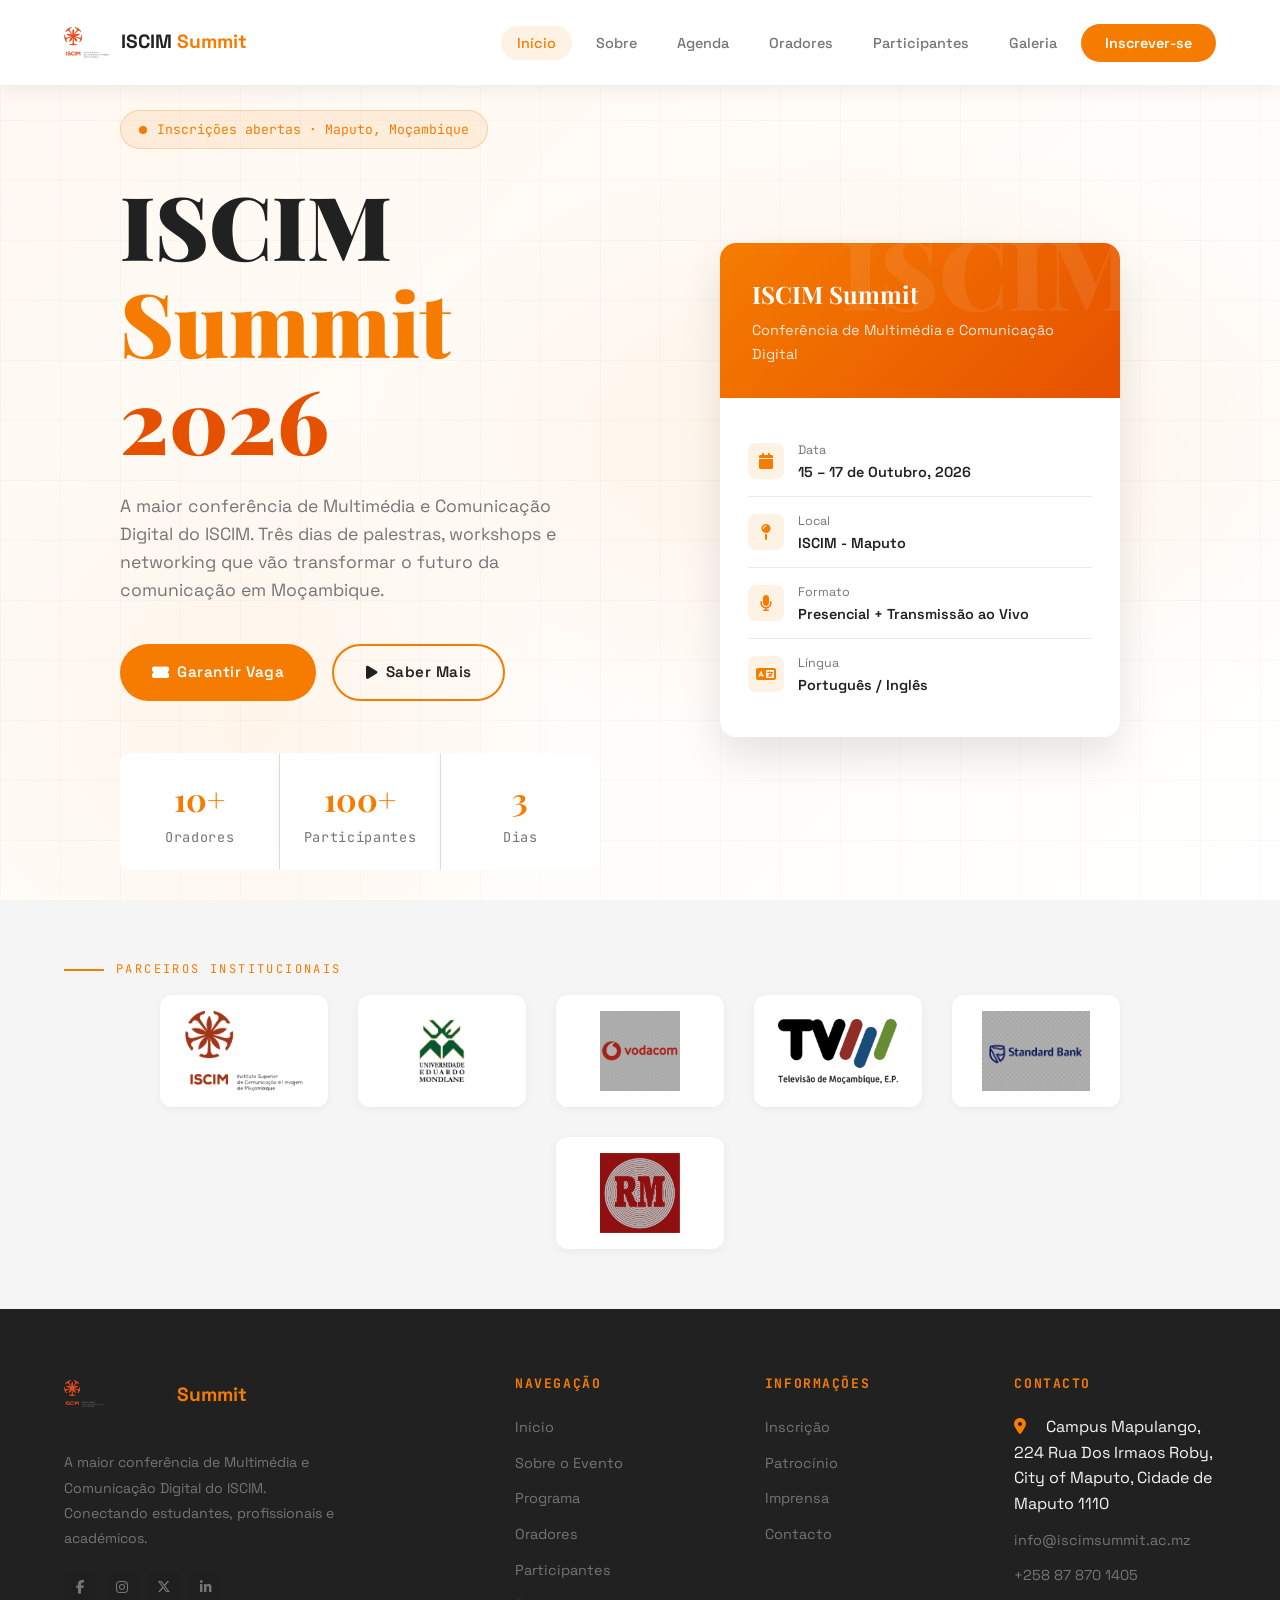
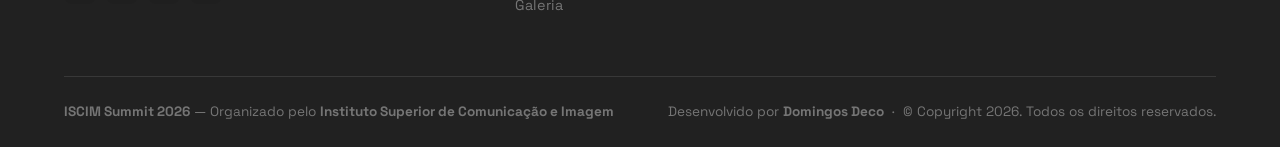
==== index.html @ 7bc10220 "Add files via upload Site completo do ISCIM Summit 2026" ====
<!DOCTYPE html>
<html lang="pt">
<head>
  <meta charset="UTF-8" />
  <meta name="viewport" content="width=device-width, initial-scale=1.0" />
  <meta name="description" content="ISCIM Summit 2026 — Conferência de Multimédia e Comunicação Digital do ISCIM. Maputo, 15–17 de Outubro de 2026." />
  <title>ISCIM Summit 2026 | Conferência de Multimédia e Comunicação Digital</title>
  <link rel="icon" href="data:image/svg+xml,<svg xmlns='http://www.w3.org/2000/svg' viewBox='0 0 100 100'><rect width='100' height='100' rx='16' fill='%23F57C00'/><text y='.9em' font-size='72' font-family='serif' font-weight='900' fill='white' x='10'>I</text></svg>">
  <link rel="preconnect" href="https://fonts.googleapis.com">
  <link rel="preconnect" href="https://fonts.gstatic.com" crossorigin>
  <link href="https://fonts.googleapis.com/css2?family=Space+Grotesk:wght@300;400;500;600;700&family=Playfair+Display:wght@700;900&family=JetBrains+Mono:wght@400;500&display=swap" rel="stylesheet">
  <link rel="stylesheet" href="https://cdnjs.cloudflare.com/ajax/libs/font-awesome/6.5.0/css/all.min.css">
  <link rel="stylesheet" href="css/style.css">
  <style>
    .partner-logo-img {
      width: 120px;
      height: 80px;
      object-fit: contain;
      filter: brightness(0.7);
      transition: var(--transition);
    }
    .partner-logo-img:hover {
      filter: brightness(1);
      transform: scale(1.05);
    }
    .partner-item {
      background: var(--branco);
      padding: 16px 24px;
      border-radius: 12px;
      display: flex;
      align-items: center;
      justify-content: center;
      box-shadow: 0 2px 10px rgba(0, 0, 0, 0.05);
      transition: var(--transition);
    }
    .partner-item:hover {
      transform: translateY(-4px);
      box-shadow: 0 10px 25px rgba(245, 124, 0, 0.15);
    }
    .partners-grid-logos {
      display: flex;
      align-items: center;
      justify-content: center;
      flex-wrap: wrap;
      gap: 30px;
    }
  </style>
</head>
<body>

<nav class="navbar">
  <div class="container">
    <div class="nav-inner">
      <a href="index.html" class="nav-logo">
        <div class="logo-icon">
          <img src="img/iscim.png" alt="ISCIM Logo" style="width:100%; height:100%; object-fit:contain;">
        </div>
        <span class="logo-text">ISCIM <span>Summit</span></span>
      </a>
      <ul class="nav-links">
        <li><a href="index.html" class="active">Início</a></li>
        <li><a href="sobre.html">Sobre</a></li>
        <li><a href="agenda.html">Agenda</a></li>
        <li><a href="oradores.html">Oradores</a></li>
        <li><a href="participantes.html">Participantes</a></li>
        <li><a href="galeria.html">Galeria</a></li>
        <li><a href="contacto.html" class="nav-cta">Inscrever-se</a></li>
      </ul>
      <div class="hamburger" aria-label="Menu" role="button" tabindex="0">
        <span></span><span></span><span></span>
      </div>
    </div>
  </div>
</nav>

<section class="hero">
  <div class="hero-bg"></div>
  <div class="hero-grid"></div>
  <div class="container">
    <div class="hero-content">
      <div class="hero-text">
        <div class="hero-badge">
          <span class="badge-dot"></span>
          Inscrições abertas · Maputo, Moçambique
        </div>
        <h1 class="hero-title">
          ISCIM <span class="accent">Summit</span>
          <span class="year">2026</span>
        </h1>
        <p class="hero-desc">
          A maior conferência de Multimédia e Comunicação Digital do ISCIM.
          Três dias de palestras, workshops e networking que vão transformar o futuro da comunicação em Moçambique.
        </p>
        <div class="hero-actions">
          <a href="contacto.html" class="btn btn-primary">
            <i class="fas fa-ticket-simple"></i> Garantir Vaga
          </a>
          <a href="sobre.html" class="btn btn-outline">
            <i class="fas fa-play"></i> Saber Mais
          </a>
        </div>
        <div class="hero-stats">
          <div class="stat">
            <span class="stat-num">10+</span>
            <span class="stat-label">Oradores</span>
          </div>
          <div class="stat">
            <span class="stat-num">100+</span>
            <span class="stat-label">Participantes</span>
          </div>
          <div class="stat">
            <span class="stat-num">3</span>
            <span class="stat-label">Dias</span>
          </div>
        </div>
      </div>

      <div class="hero-visual">
        <div class="hero-card-mock">
          <div class="card-mock-header">
            <h3>ISCIM Summit</h3>
            <p>Conferência de Multimédia e Comunicação Digital</p>
          </div>
          <div class="card-mock-body">
            <div class="mock-detail">
              <div class="mock-icon"><i class="fas fa-calendar"></i></div>
              <div>
                <span>Data</span>
                <strong>15 – 17 de Outubro, 2026</strong>
              </div>
            </div>
            <div class="mock-detail">
              <div class="mock-icon"><i class="fas fa-map-pin"></i></div>
              <div>
                <span>Local</span>
                <strong>ISCIM - Maputo</strong>
              </div>
            </div>
            <div class="mock-detail">
              <div class="mock-icon"><i class="fas fa-microphone"></i></div>
              <div>
                <span>Formato</span>
                <strong>Presencial + Transmissão ao Vivo</strong>
              </div>
            </div>
            <div class="mock-detail">
              <div class="mock-icon"><i class="fas fa-language"></i></div>
              <div>
                <span>Língua</span>
                <strong>Português / Inglês</strong>
              </div>
            </div>
          </div>
        </div>
      </div>
    </div>
  </div>
</section>

<section class="section partners-showcase">
  <div class="container">
    <p class="section-label">Parceiros Institucionais</p>
    <div class="partners-grid-logos">
      <div class="partner-item">
        <img src="img/iscim.png" alt="ISCIM" class="partner-logo-img" onerror="this.src='https://placehold.co/120x80/F57C00/white?text=ISCIM'">
      </div>
      <div class="partner-item">
        <img src="img/parceiros/uem.png" alt="UEM" class="partner-logo-img" onerror="this.src='https://placehold.co/120x80/F57C00/white?text=UEM'">
      </div>
      <div class="partner-item">
        <img src="img/parceiros/vm.png" alt="Vodacom" class="partner-logo-img" onerror="this.src='https://placehold.co/120x80/F57C00/white?text=Vodacom'">
      </div>
      <div class="partner-item">
        <img src="img/parceiros/TVM.png" alt="TVM" class="partner-logo-img" onerror="this.src='https://placehold.co/120x80/F57C00/white?text=TVM'">
      </div>
      <div class="partner-item">
        <img src="img/parceiros/SB.png" alt="Standard Bank" class="partner-logo-img" onerror="this.src='https://placehold.co/120x80/F57C00/white?text=Standard+Bank'">
      </div>
      <div class="partner-item">
        <img src="img/parceiros/rm-logo.png" alt="Rádio Moçambique" class="partner-logo-img" onerror="this.src='https://placehold.co/120x80/F57C00/white?text=R%C3%A1dio+Mo%C3%A7ambique'">
      </div>
    </div>
  </div>
</section>

<footer>
  <div class="container">
    <div class="footer-grid">
      <div class="footer-brand">
        <a href="index.html" class="nav-logo" style="margin-bottom:16px;display:inline-flex;">
          <div class="logo-icon">
            <img src="img/iscim.png" alt="ISCIM Logo" style="width:40px;height:40px;">
          </div>
          <span class="logo-text" style="font-size:1.2rem;">ISCIM <span>Summit</span></span>
        </a>
        <p>A maior conferência de Multimédia e Comunicação Digital do ISCIM. Conectando estudantes, profissionais e académicos.</p>
        <div class="social-links-footer">
          <a href="#" target="_blank" class="social-icon" aria-label="Facebook"><i class="fab fa-facebook-f"></i></a>
          <a href="#" target="_blank" class="social-icon" aria-label="Instagram"><i class="fab fa-instagram"></i></a>
          <a href="#" target="_blank" class="social-icon" aria-label="Twitter"><i class="fab fa-x-twitter"></i></a>
          <a href="#" target="_blank" class="social-icon" aria-label="LinkedIn"><i class="fab fa-linkedin-in"></i></a>
        </div>
      </div>

      <div class="footer-col">
        <h5>Navegação</h5>
        <ul>
          <li><a href="index.html">Início</a></li>
          <li><a href="sobre.html">Sobre o Evento</a></li>
          <li><a href="agenda.html">Programa</a></li>
          <li><a href="oradores.html">Oradores</a></li>
          <li><a href="participantes.html">Participantes</a></li>
          <li><a href="galeria.html">Galeria</a></li>
        </ul>
      </div>

      <div class="footer-col">
        <h5>Informações</h5>
        <ul>
          <li><a href="contacto.html">Inscrição</a></li>
          <li><a href="contacto.html">Patrocínio</a></li>
          <li><a href="contacto.html">Imprensa</a></li>
          <li><a href="contacto.html">Contacto</a></li>
        </ul>
      </div>

      <div class="footer-col">
        <h5>Contacto</h5>
        <ul>
          <li><i class="fas fa-map-marker-alt"></i> Campus Mapulango, 224 Rua Dos Irmaos Roby, City of Maputo, Cidade de Maputo 1110</li>
          <li><a href="mailto:info@iscimsummit.ac.mz">info@iscimsummit.ac.mz</a></li>
          <li><a href="tel:+258878701405">+258 87 870 1405</a></li>
        </ul>
      </div>
    </div>

    <div class="footer-bottom">
      <p><strong>ISCIM Summit 2026</strong> — Organizado pelo <strong>Instituto Superior de Comunicação e Imagem</strong></p>
      <p>Desenvolvido por <strong>Domingos Deco</strong> &nbsp;·&nbsp; © Copyright 2026. Todos os direitos reservados.</p>
    </div>
  </div>
</footer>

</body>
</html>
---- css/style.css ----
:root {
  --laranja: #F57C00;
  --laranja-escuro: #E65100;
  --laranja-claro: #FF9800;
  --branco: #FFFFFF;
  --cinza-claro: #F5F5F5;
  --cinza: #9E9E9E;
  --cinza-escuro: #424242;
  --preto: #212121;
  --preto-suave: #2C2C2C;
  --texto-muted: #757575;
  --fonte-display: 'Playfair Display', serif;
  --fonte-body: 'Space Grotesk', sans-serif;
  --fonte-mono: 'JetBrains Mono', monospace;
  --radius: 4px;
  --transition: 0.3s cubic-bezier(0.4, 0, 0.2, 1);
}

*,
*::before,
*::after {
  box-sizing: border-box;
  margin: 0;
  padding: 0;
}

html {
  scroll-behavior: smooth;
  font-size: 16px;
}

body {
  font-family: var(--fonte-body);
  background: var(--branco);
  color: var(--preto);
  line-height: 1.6;
  overflow-x: hidden;
}

img {
  max-width: 100%;
  display: block;
}

a {
  text-decoration: none;
  color: inherit;
}

ul {
  list-style: none;
}

::-webkit-scrollbar {
  width: 6px;
}

::-webkit-scrollbar-track {
  background: var(--cinza-claro);
}

::-webkit-scrollbar-thumb {
  background: var(--laranja);
  border-radius: 3px;
}

.container {
  max-width: 1200px;
  margin: 0 auto;
  padding: 0 24px;
}

.section {
  padding: 100px 0;
}

.section-label {
  font-family: var(--fonte-mono);
  font-size: 0.75rem;
  color: var(--laranja);
  letter-spacing: 0.2em;
  text-transform: uppercase;
  margin-bottom: 16px;
  display: flex;
  align-items: center;
  gap: 12px;
}

.section-label::before {
  content: '';
  width: 40px;
  height: 2px;
  background: var(--laranja);
}

.section-title {
  font-family: var(--fonte-display);
  font-size: clamp(2rem, 5vw, 3.5rem);
  line-height: 1.2;
  color: var(--preto);
  margin-bottom: 24px;
}

.section-title span {
  color: var(--laranja);
}

.section-desc {
  color: var(--texto-muted);
  max-width: 600px;
  font-size: 1.05rem;
}

.page-header {
  padding: 120px 0 60px 0;
  text-align: center;
  background: linear-gradient(135deg, var(--laranja) 0%, var(--laranja-escuro) 100%);
  color: var(--branco);
}

.page-header .page-title {
  color: var(--branco);
}

.page-header .page-title span {
  color: var(--branco);
  border-bottom: 3px solid var(--branco);
  display: inline-block;
  padding-bottom: 8px;
}

.page-header .page-desc {
  color: rgba(255, 255, 255, 0.9);
}

.page-title {
  font-family: var(--fonte-display);
  font-size: clamp(2.2rem, 6vw, 4rem);
  margin-bottom: 16px;
}

.page-title span {
  color: var(--laranja);
}

.page-desc {
  color: var(--texto-muted);
  font-size: 1.1rem;
}

.btn {
  display: inline-flex;
  align-items: center;
  gap: 8px;
  padding: 14px 32px;
  border-radius: 30px;
  font-family: var(--fonte-body);
  font-weight: 600;
  font-size: 0.95rem;
  cursor: pointer;
  border: none;
  transition: var(--transition);
  letter-spacing: 0.03em;
}

.btn-primary {
  background: var(--laranja);
  color: var(--branco);
}

.btn-primary:hover {
  background: var(--laranja-escuro);
  transform: translateY(-2px);
  box-shadow: 0 8px 24px rgba(245, 124, 0, 0.35);
}

.btn-outline {
  background: transparent;
  color: var(--preto);
  border: 2px solid var(--laranja);
}

.btn-outline:hover {
  background: var(--laranja);
  border-color: var(--laranja);
  color: var(--branco);
}

.btn-full {
  width: 100%;
  justify-content: center;
}

.divider {
  width: 60px;
  height: 3px;
  background: var(--laranja);
  margin: 24px 0;
}

.tag {
  display: inline-block;
  padding: 4px 14px;
  background: rgba(245, 124, 0, 0.1);
  border: 1px solid rgba(245, 124, 0, 0.3);
  color: var(--laranja);
  border-radius: 20px;
  font-size: 0.78rem;
  font-family: var(--fonte-mono);
  letter-spacing: 0.08em;
}

.navbar {
  position: fixed;
  top: 0;
  left: 0;
  right: 0;
  z-index: 1000;
  padding: 20px 0;
  transition: var(--transition);
  background: var(--branco);
  box-shadow: 0 2px 20px rgba(0, 0, 0, 0.08);
}

.navbar.scrolled {
  padding: 14px 0;
  box-shadow: 0 4px 30px rgba(0, 0, 0, 0.1);
}

.nav-inner {
  display: flex;
  align-items: center;
  justify-content: space-between;
}

.nav-logo {
  display: flex;
  align-items: center;
  gap: 12px;
}

.logo-icon {
  width: 45px;
  height: 45px;
}

.logo-icon img {
  width: 100%;
  height: 100%;
  object-fit: contain;
}

.logo-text {
  font-size: 1.2rem;
  font-weight: 700;
  color: var(--preto);
}

.logo-text span {
  color: var(--laranja);
}

.nav-links {
  display: flex;
  align-items: center;
  gap: 8px;
}

.nav-links a {
  padding: 8px 16px;
  font-size: 0.9rem;
  font-weight: 500;
  color: var(--texto-muted);
  border-radius: 30px;
  transition: var(--transition);
}

.nav-links a:hover,
.nav-links a.active {
  color: var(--laranja);
  background: rgba(245, 124, 0, 0.1);
}

.nav-cta {
  padding: 10px 24px !important;
  background: var(--laranja);
  color: var(--branco) !important;
  border-radius: 30px !important;
  font-weight: 600 !important;
}

.nav-cta:hover {
  background: var(--laranja-escuro) !important;
  color: var(--branco) !important;
}

.hamburger {
  display: none;
  flex-direction: column;
  gap: 5px;
  cursor: pointer;
  padding: 4px;
}

.hamburger span {
  width: 24px;
  height: 2px;
  background: var(--preto);
  border-radius: 2px;
  transition: var(--transition);
}

.hero {
  min-height: 100vh;
  display: flex;
  align-items: center;
  position: relative;
  overflow: hidden;
  padding-top: 80px;
  background: linear-gradient(135deg, #FFF8F0 0%, var(--branco) 100%);
}

.hero-bg {
  position: absolute;
  inset: 0;
  background: radial-gradient(ellipse 60% 50% at 70% 50%, rgba(245, 124, 0, 0.08) 0%, transparent 70%),
              radial-gradient(ellipse 40% 60% at 20% 80%, rgba(245, 124, 0, 0.05) 0%, transparent 60%);
}

.hero-grid {
  position: absolute;
  inset: 0;
  background-image: linear-gradient(rgba(0, 0, 0, 0.02) 1px, transparent 1px),
                    linear-gradient(90deg, rgba(0, 0, 0, 0.02) 1px, transparent 1px);
  background-size: 60px 60px;
}

.hero-content {
  position: relative;
  z-index: 2;
  display: grid;
  grid-template-columns: 1fr 1fr;
  gap: 80px;
  align-items: center;
}

.hero-badge {
  display: inline-flex;
  align-items: center;
  gap: 10px;
  background: rgba(245, 124, 0, 0.1);
  border: 1px solid rgba(245, 124, 0, 0.25);
  border-radius: 30px;
  padding: 8px 18px;
  margin-bottom: 28px;
  font-size: 0.82rem;
  font-family: var(--fonte-mono);
  color: var(--laranja);
}

.badge-dot {
  width: 8px;
  height: 8px;
  background: var(--laranja);
  border-radius: 50%;
  animation: pulse 2s infinite;
}

@keyframes pulse {
  0%, 100% {
    opacity: 1;
    transform: scale(1);
  }
  50% {
    opacity: 0.5;
    transform: scale(0.8);
  }
}

.hero-title {
  font-family: var(--fonte-display);
  font-size: clamp(2.8rem, 7vw, 5.5rem);
  line-height: 1.1;
  font-weight: 900;
  margin-bottom: 24px;
  color: var(--preto);
}

.hero-title .accent {
  color: var(--laranja);
  display: block;
}

.hero-title .year {
  color: var(--laranja-escuro);
}

.hero-desc {
  font-size: 1.1rem;
  color: var(--texto-muted);
  margin-bottom: 40px;
  max-width: 480px;
}

.hero-actions {
  display: flex;
  gap: 16px;
  flex-wrap: wrap;
  margin-bottom: 52px;
}

.hero-stats {
  display: grid;
  grid-template-columns: repeat(3, 1fr);
  gap: 1px;
  background: rgba(0, 0, 0, 0.08);
  border-radius: 8px;
  overflow: hidden;
}

.stat {
  padding: 20px;
  background: var(--branco);
  text-align: center;
  box-shadow: 0 2px 10px rgba(0, 0, 0, 0.05);
}

.stat-num {
  font-family: var(--fonte-display);
  font-size: 2rem;
  font-weight: 700;
  color: var(--laranja);
  display: block;
}

.stat-label {
  font-size: 0.78rem;
  color: var(--texto-muted);
  font-family: var(--fonte-mono);
  letter-spacing: 0.05em;
}

.hero-visual {
  display: flex;
  justify-content: center;
  align-items: center;
}

.hero-card-mock {
  width: 100%;
  max-width: 400px;
  background: var(--branco);
  border-radius: 16px;
  overflow: hidden;
  position: relative;
  box-shadow: 0 20px 40px rgba(0, 0, 0, 0.1);
}

.card-mock-header {
  background: linear-gradient(135deg, var(--laranja), var(--laranja-escuro));
  padding: 32px;
  position: relative;
  overflow: hidden;
}

.card-mock-header::before {
  content: 'ISCIM';
  position: absolute;
  right: -20px;
  top: -20px;
  font-family: var(--fonte-display);
  font-size: 6rem;
  font-weight: 900;
  color: rgba(255, 255, 255, 0.08);
  line-height: 1;
}

.card-mock-header h3 {
  font-family: var(--fonte-display);
  font-size: 1.5rem;
  color: var(--branco);
  position: relative;
}

.card-mock-header p {
  color: rgba(255, 255, 255, 0.85);
  font-size: 0.9rem;
  margin-top: 6px;
  position: relative;
}

.card-mock-body {
  padding: 28px;
}

.mock-detail {
  display: flex;
  align-items: center;
  gap: 14px;
  padding: 12px 0;
  border-bottom: 1px solid rgba(0, 0, 0, 0.08);
  font-size: 0.9rem;
}

.mock-detail:last-child {
  border-bottom: none;
}

.mock-icon {
  width: 36px;
  height: 36px;
  background: rgba(245, 124, 0, 0.1);
  border-radius: 8px;
  display: flex;
  align-items: center;
  justify-content: center;
  color: var(--laranja);
  font-size: 1rem;
  flex-shrink: 0;
}

.mock-detail span {
  color: var(--texto-muted);
  font-size: 0.78rem;
}

.mock-detail strong {
  display: block;
  font-weight: 600;
  color: var(--preto);
}

.partners-showcase {
  padding: 60px 0;
  background: var(--cinza-claro);
}

.about-grid {
  display: grid;
  grid-template-columns: 1fr 1fr;
  gap: 80px;
  align-items: center;
}

.about-image-wrap {
  position: relative;
}

.about-img-box {
  background: linear-gradient(135deg, var(--laranja) 0%, var(--laranja-escuro) 100%);
  border-radius: 12px;
  padding: 60px 40px;
  text-align: center;
  position: relative;
  overflow: hidden;
}

.about-img-box::before {
  content: '';
  position: absolute;
  inset: 0;
  background: url("data:image/svg+xml,%3Csvg width='60' height='60' viewBox='0 0 60 60' xmlns='http://www.w3.org/2000/svg'%3E%3Cg fill='none' fill-rule='evenodd'%3E%3Cg fill='%23ffffff' fill-opacity='0.08'%3E%3Cpath d='M36 34v-4h-2v4h-4v2h4v4h2v-4h4v-2h-4zm0-30V0h-2v4h-4v2h4v4h2V6h4V4h-4zM6 34v-4H4v4H0v2h4v4h2v-4h4v-2H6zM6 4V0H4v4H0v2h4v4h2V6h4V4H6z'/%3E%3C/g%3E%3C/g%3E%3C/svg%3E");
}

.about-img-text {
  font-family: var(--fonte-display);
  font-size: 5rem;
  font-weight: 900;
  color: rgba(255, 255, 255, 0.15);
  position: relative;
  line-height: 1;
}

.about-img-main {
  font-family: var(--fonte-display);
  font-size: 1.8rem;
  font-weight: 700;
  color: var(--branco);
  position: relative;
  margin-top: -20px;
}

.about-img-sub {
  color: rgba(255, 255, 255, 0.8);
  font-size: 0.9rem;
  position: relative;
  margin-top: 8px;
}

.about-badge-float {
  position: absolute;
  bottom: -20px;
  right: -20px;
  background: var(--branco);
  color: var(--laranja);
  border-radius: 8px;
  padding: 16px 20px;
  font-weight: 700;
  font-family: var(--fonte-display);
  box-shadow: 0 8px 32px rgba(0, 0, 0, 0.15);
}

.about-badge-float .num {
  font-size: 2rem;
  display: block;
  line-height: 1;
}

.about-badge-float .text {
  font-size: 0.75rem;
}

.about-text h2 {
  font-family: var(--fonte-display);
  font-size: 2.5rem;
  margin-bottom: 20px;
  color: var(--preto);
}

.about-text h2 span {
  color: var(--laranja);
}

.about-text p {
  color: var(--texto-muted);
  margin-bottom: 20px;
  line-height: 1.8;
}

.about-pillars {
  display: grid;
  grid-template-columns: 1fr 1fr;
  gap: 16px;
  margin-top: 36px;
}

.pillar {
  padding: 20px;
  background: var(--cinza-claro);
  border-radius: 8px;
  border-left: 3px solid var(--laranja);
}

.pillar-icon {
  font-size: 1.5rem;
  margin-bottom: 8px;
}

.pillar h4 {
  font-size: 0.95rem;
  font-weight: 600;
  margin-bottom: 4px;
  color: var(--preto);
}

.pillar p {
  font-size: 0.82rem;
  color: var(--texto-muted);
}

.mission {
  background: var(--cinza-claro);
}

.mission-grid,
.organizers-grid {
  display: grid;
  grid-template-columns: repeat(auto-fit, minmax(280px, 1fr));
  gap: 32px;
  margin-top: 48px;
}

.mission-card {
  background: var(--branco);
  padding: 40px 28px;
  border-radius: 12px;
  text-align: center;
  box-shadow: 0 5px 20px rgba(0, 0, 0, 0.05);
  transition: var(--transition);
}

.mission-card:hover {
  transform: translateY(-4px);
  box-shadow: 0 15px 35px rgba(245, 124, 0, 0.1);
}

.mission-icon {
  font-size: 2.5rem;
  color: var(--laranja);
  margin-bottom: 20px;
}

.mission-card h3 {
  font-size: 1.4rem;
  margin-bottom: 16px;
  color: var(--preto);
}

.mission-card p {
  color: var(--texto-muted);
  line-height: 1.7;
}

.agenda-tabs {
  display: flex;
  gap: 4px;
  background: var(--cinza-claro);
  padding: 4px;
  border-radius: 50px;
  margin-bottom: 48px;
  width: fit-content;
}

.tab-btn {
  padding: 12px 28px;
  border: none;
  background: transparent;
  color: var(--texto-muted);
  font-family: var(--fonte-body);
  font-size: 0.9rem;
  font-weight: 600;
  cursor: pointer;
  border-radius: 40px;
  transition: var(--transition);
}

.tab-btn.active {
  background: var(--laranja);
  color: var(--branco);
}

.tab-content {
  display: none;
}

.tab-content.active {
  display: block;
}

.timeline {
  position: relative;
  padding-left: 40px;
}

.timeline::before {
  content: '';
  position: absolute;
  left: 11px;
  top: 0;
  bottom: 0;
  width: 2px;
  background: linear-gradient(to bottom, var(--laranja), rgba(245, 124, 0, 0.1));
}

.timeline-item {
  position: relative;
  margin-bottom: 32px;
}

.timeline-dot {
  position: absolute;
  left: -36px;
  top: 20px;
  width: 22px;
  height: 22px;
  background: var(--laranja);
  border-radius: 50%;
  border: 3px solid var(--branco);
  z-index: 1;
}

.timeline-dot.featured {
  background: var(--laranja-escuro);
  width: 26px;
  height: 26px;
  left: -38px;
}

.timeline-card {
  padding: 24px 28px;
  border: 1px solid rgba(0, 0, 0, 0.08);
  border-radius: 12px;
  background: var(--branco);
  transition: var(--transition);
  box-shadow: 0 2px 10px rgba(0, 0, 0, 0.03);
}

.timeline-card:hover {
  border-color: var(--laranja);
  box-shadow: 0 5px 20px rgba(245, 124, 0, 0.1);
}

.timeline-time {
  font-family: var(--fonte-mono);
  font-size: 0.78rem;
  color: var(--laranja);
  margin-bottom: 6px;
}

.timeline-card h4 {
  font-size: 1.05rem;
  font-weight: 600;
  margin-bottom: 6px;
  color: var(--preto);
}

.timeline-card p {
  font-size: 0.88rem;
  color: var(--texto-muted);
}

.timeline-card.featured {
  border-color: var(--laranja);
  background: rgba(245, 124, 0, 0.03);
}

.speakers-grid {
  display: grid;
  grid-template-columns: repeat(auto-fill, minmax(280px, 1fr));
  gap: 32px;
}

.speaker-card {
  overflow: hidden;
  border-radius: 12px;
  background: var(--branco);
  box-shadow: 0 5px 20px rgba(0, 0, 0, 0.05);
  transition: var(--transition);
  border: 1px solid rgba(0, 0, 0, 0.05);
}

.speaker-card:hover {
  transform: translateY(-6px);
  box-shadow: 0 15px 35px rgba(245, 124, 0, 0.1);
  border-color: var(--laranja);
}

.speaker-img {
  width: 100%;
  padding-top: 100%;
  position: relative;
  overflow: hidden;
  background: linear-gradient(135deg, var(--laranja) 0%, var(--laranja-escuro) 100%);
}

.speaker-avatar {
  position: absolute;
  inset: 0;
  display: flex;
  align-items: center;
  justify-content: center;
  font-family: var(--fonte-display);
  font-size: 4rem;
  font-weight: 700;
  color: var(--branco);
  opacity: 0.3;
}

.speaker-initials {
  position: absolute;
  inset: 0;
  display: flex;
  align-items: center;
  justify-content: center;
}

.speaker-initials span {
  width: 90px;
  height: 90px;
  background: var(--branco);
  border-radius: 50%;
  display: flex;
  align-items: center;
  justify-content: center;
  font-family: var(--fonte-display);
  font-size: 2rem;
  font-weight: 700;
  color: var(--laranja);
  box-shadow: 0 5px 15px rgba(0, 0, 0, 0.1);
}

.speaker-body {
  padding: 24px;
}

.speaker-name {
  font-weight: 700;
  font-size: 1.1rem;
  margin-bottom: 4px;
  color: var(--preto);
}

.speaker-role {
  font-size: 0.82rem;
  color: var(--laranja);
  font-family: var(--fonte-mono);
  margin-bottom: 12px;
}

.speaker-bio {
  font-size: 0.85rem;
  color: var(--texto-muted);
  line-height: 1.7;
  margin-bottom: 16px;
}

.speaker-socials {
  display: flex;
  gap: 10px;
}

.social-icon {
  width: 32px;
  height: 32px;
  background: rgba(0, 0, 0, 0.05);
  border-radius: 8px;
  display: flex;
  align-items: center;
  justify-content: center;
  font-size: 0.85rem;
  transition: var(--transition);
  color: var(--texto-muted);
}

.social-icon:hover {
  background: var(--laranja);
  color: var(--branco);
}

.organizers-title {
  font-family: var(--fonte-display);
  font-size: 2rem;
  text-align: center;
  margin: 48px 0 32px;
  color: var(--preto);
}

.organizer-card {
  background: var(--branco);
  padding: 24px;
  text-align: center;
  border-radius: 12px;
  box-shadow: 0 5px 15px rgba(0, 0, 0, 0.05);
  transition: var(--transition);
}

.organizer-card:hover {
  transform: translateY(-4px);
  box-shadow: 0 10px 25px rgba(245, 124, 0, 0.1);
}

.org-avatar {
  width: 80px;
  height: 80px;
  background: var(--laranja);
  border-radius: 50%;
  display: flex;
  align-items: center;
  justify-content: center;
  font-weight: 700;
  font-size: 1.5rem;
  margin: 0 auto 16px;
  color: var(--branco);
}

.org-name {
  font-weight: 600;
  font-size: 1rem;
  margin-bottom: 4px;
  color: var(--preto);
}

.org-role {
  font-size: 0.78rem;
  color: var(--laranja);
}

.participants-stats-grid {
  display: grid;
  grid-template-columns: repeat(auto-fit, minmax(200px, 1fr));
  gap: 24px;
  margin-bottom: 60px;
}

.stat-card {
  background: var(--cinza-claro);
  padding: 32px;
  text-align: center;
  border-radius: 12px;
}

.stat-number {
  font-family: var(--fonte-display);
  font-size: 2.5rem;
  font-weight: 700;
  color: var(--laranja);
  display: block;
  margin-bottom: 8px;
}

.stat-label {
  font-size: 0.85rem;
  color: var(--texto-muted);
}

.participants-list-full {
  display: flex;
  flex-direction: column;
  gap: 12px;
  margin-bottom: 60px;
}

.participant-item {
  display: flex;
  align-items: center;
  gap: 16px;
  padding: 18px 22px;
  background: var(--cinza-claro);
  border-radius: 12px;
  transition: var(--transition);
}

.participant-item:hover {
  background: var(--branco);
  box-shadow: 0 5px 20px rgba(245, 124, 0, 0.1);
}

.p-avatar {
  width: 48px;
  height: 48px;
  border-radius: 50%;
  background: linear-gradient(135deg, var(--laranja), var(--laranja-escuro));
  display: flex;
  align-items: center;
  justify-content: center;
  font-weight: 700;
  font-size: 1rem;
  flex-shrink: 0;
  color: var(--branco);
}

.p-info {
  flex: 1;
}

.p-name {
  font-weight: 600;
  font-size: 1rem;
  margin-bottom: 4px;
  color: var(--preto);
}

.p-org {
  font-size: 0.85rem;
  color: var(--texto-muted);
}

.p-province {
  font-family: var(--fonte-mono);
  font-size: 0.75rem;
  padding: 4px 12px;
  background: rgba(245, 124, 0, 0.1);
  border: 1px solid rgba(245, 124, 0, 0.2);
  color: var(--laranja);
  border-radius: 20px;
}

.provinces-section {
  background: var(--cinza-claro);
  padding: 32px;
  border-radius: 12px;
}

.provinces-section h3 {
  font-size: 1.3rem;
  margin-bottom: 20px;
  color: var(--preto);
}

.provinces-tags {
  display: flex;
  flex-wrap: wrap;
  gap: 10px;
}

.province-tag {
  font-size: 0.8rem;
  padding: 6px 14px;
  background: var(--branco);
  border: 1px solid rgba(0, 0, 0, 0.08);
  border-radius: 20px;
  color: var(--texto-muted);
}

.gallery-filter {
  display: flex;
  gap: 10px;
  flex-wrap: wrap;
  margin-bottom: 40px;
  justify-content: center;
}

.filter-btn {
  padding: 8px 24px;
  border: 1px solid rgba(0, 0, 0, 0.1);
  background: transparent;
  color: var(--texto-muted);
  border-radius: 30px;
  cursor: pointer;
  font-family: var(--fonte-body);
  font-size: 0.85rem;
  transition: var(--transition);
}

.filter-btn.active,
.filter-btn:hover {
  background: var(--laranja);
  border-color: var(--laranja);
  color: var(--branco);
}

.gallery-grid {
  display: grid;
  grid-template-columns: repeat(4, 1fr);
  grid-auto-rows: 220px;
  gap: 20px;
}

.gallery-item {
  border-radius: 12px;
  overflow: hidden;
  position: relative;
  cursor: pointer;
  box-shadow: 0 5px 15px rgba(0, 0, 0, 0.1);
}

.gallery-item.wide {
  grid-column: span 2;
}

.gallery-item.tall {
  grid-row: span 2;
}

.gallery-thumb {
  width: 100%;
  height: 100%;
  background-size: cover;
  background-position: center;
  background-repeat: no-repeat;
  position: relative;
  transition: var(--transition);
}

.gallery-item:hover .gallery-thumb {
  transform: scale(1.05);
}

.gallery-overlay {
  position: absolute;
  inset: 0;
  background: linear-gradient(to top, rgba(245, 124, 0, 0.9), transparent);
  opacity: 0;
  transition: var(--transition);
  display: flex;
  align-items: flex-end;
  padding: 20px;
}

.gallery-item:hover .gallery-overlay {
  opacity: 1;
}

.gallery-overlay span {
  font-size: 0.85rem;
  font-weight: 500;
  color: var(--branco);
}

.contact-grid {
  display: grid;
  grid-template-columns: 1fr 1.2fr;
  gap: 60px;
  align-items: start;
}

.contact-info h3 {
  font-family: var(--fonte-display);
  font-size: 1.8rem;
  margin-bottom: 16px;
  color: var(--preto);
}

.contact-info p {
  color: var(--texto-muted);
  margin-bottom: 36px;
}

.contact-details {
  display: flex;
  flex-direction: column;
  gap: 20px;
  margin-bottom: 36px;
}

.contact-item {
  display: flex;
  align-items: flex-start;
  gap: 16px;
}

.c-icon {
  width: 44px;
  height: 44px;
  background: rgba(245, 124, 0, 0.1);
  border: 1px solid rgba(245, 124, 0, 0.2);
  border-radius: 8px;
  display: flex;
  align-items: center;
  justify-content: center;
  color: var(--laranja);
  font-size: 1.1rem;
  flex-shrink: 0;
}

.c-label {
  font-size: 0.78rem;
  color: var(--texto-muted);
  font-family: var(--fonte-mono);
  margin-bottom: 4px;
}

.c-value {
  font-weight: 500;
  font-size: 0.95rem;
  color: var(--preto);
}

.c-value a {
  color: var(--laranja);
}

.social-links {
  display: flex;
  gap: 12px;
  flex-wrap: wrap;
}

.social-link {
  display: flex;
  align-items: center;
  gap: 10px;
  padding: 10px 20px;
  background: var(--cinza-claro);
  border: 1px solid rgba(0, 0, 0, 0.08);
  border-radius: 40px;
  font-size: 0.85rem;
  transition: var(--transition);
  color: var(--preto);
}

.social-link:hover {
  border-color: var(--laranja);
  color: var(--laranja);
  background: rgba(245, 124, 0, 0.05);
}

.contact-form {
  background: var(--cinza-claro);
  border-radius: 16px;
  padding: 40px;
}

.contact-form h4 {
  font-family: var(--fonte-display);
  font-size: 1.4rem;
  margin-bottom: 8px;
  color: var(--preto);
}

.contact-form p {
  font-size: 0.85rem;
  color: var(--texto-muted);
  margin-bottom: 28px;
}

.form-group {
  margin-bottom: 20px;
}

.form-group label {
  display: block;
  font-size: 0.82rem;
  color: var(--texto-muted);
  margin-bottom: 8px;
  font-family: var(--fonte-mono);
  letter-spacing: 0.05em;
}

.form-group input,
.form-group select,
.form-group textarea {
  width: 100%;
  padding: 14px 16px;
  background: var(--branco);
  border: 1px solid rgba(0, 0, 0, 0.1);
  border-radius: 8px;
  color: var(--preto);
  font-family: var(--fonte-body);
  font-size: 0.95rem;
  transition: var(--transition);
  outline: none;
}

.form-group input:focus,
.form-group select:focus,
.form-group textarea:focus {
  border-color: var(--laranja);
  box-shadow: 0 0 0 3px rgba(245, 124, 0, 0.1);
}

.form-group textarea {
  resize: vertical;
  min-height: 120px;
}

.form-row {
  display: grid;
  grid-template-columns: 1fr 1fr;
  gap: 16px;
}

.form-note {
  margin-top: 20px;
  padding: 12px;
  background: rgba(245, 124, 0, 0.08);
  border-radius: 8px;
  font-size: 0.8rem;
  color: var(--texto-muted);
  text-align: center;
}

.form-note i {
  color: var(--laranja);
  margin-right: 8px;
}

.partners-section {
  padding: 64px 0;
  background: var(--cinza-claro);
  border-top: 1px solid rgba(0, 0, 0, 0.05);
}

.partners-section h3 {
  text-align: center;
  font-family: var(--fonte-mono);
  font-size: 0.75rem;
  color: var(--laranja);
  letter-spacing: 0.15em;
  margin-bottom: 36px;
}

.partners-grid {
  display: flex;
  align-items: center;
  justify-content: center;
  flex-wrap: wrap;
  gap: 30px;
}

.partner-logo {
  padding: 16px 32px;
  background: var(--branco);
  border-radius: 8px;
  font-weight: 700;
  font-size: 1rem;
  color: var(--texto-muted);
  box-shadow: 0 2px 10px rgba(0, 0, 0, 0.05);
}

footer {
  background: var(--preto);
  color: var(--cinza-claro);
  padding-top: 64px;
}

.footer-grid {
  display: grid;
  grid-template-columns: 2fr 1fr 1fr 1fr;
  gap: 48px;
  margin-bottom: 48px;
}

.footer-brand p {
  color: var(--texto-muted);
  font-size: 0.88rem;
  margin-top: 16px;
  line-height: 1.8;
  max-width: 280px;
}

.footer-col h5 {
  font-size: 0.82rem;
  font-family: var(--fonte-mono);
  letter-spacing: 0.12em;
  color: var(--laranja);
  text-transform: uppercase;
  margin-bottom: 20px;
}

.footer-col ul li {
  margin-bottom: 10px;
}

.footer-col ul li a {
  font-size: 0.9rem;
  color: var(--texto-muted);
  transition: var(--transition);
}

.footer-col ul li a:hover {
  color: var(--laranja);
}

.footer-col ul li i {
  color: var(--laranja);
  margin-right: 8px;
  width: 20px;
}

.social-links-footer {
  display: flex;
  gap: 10px;
  margin-top: 20px;
}

.footer-bottom {
  border-top: 1px solid rgba(255, 255, 255, 0.1);
  padding: 24px 0;
  display: flex;
  align-items: center;
  justify-content: space-between;
  flex-wrap: wrap;
  gap: 12px;
}

.footer-bottom p {
  font-size: 0.85rem;
  color: var(--texto-muted);
}

.footer-bottom a {
  color: var(--laranja);
}

@media (max-width: 1024px) {
  .hero-content {
    grid-template-columns: 1fr;
    gap: 48px;
  }
  .hero-visual {
    display: none;
  }
  .about-grid {
    grid-template-columns: 1fr;
    gap: 48px;
  }
  .contact-grid {
    grid-template-columns: 1fr;
  }
  .footer-grid {
    grid-template-columns: 1fr 1fr;
  }
  .gallery-grid {
    grid-template-columns: repeat(2, 1fr);
  }
  .gallery-item.wide {
    grid-column: span 1;
  }
}

@media (max-width: 768px) {
  .section {
    padding: 64px 0;
  }
  .nav-links {
    display: none;
  }
  .hamburger {
    display: flex;
  }
  .nav-links.open {
    display: flex;
    flex-direction: column;
    position: absolute;
    top: 70px;
    left: 0;
    right: 0;
    background: var(--branco);
    padding: 20px 24px;
    box-shadow: 0 10px 30px rgba(0, 0, 0, 0.1);
    gap: 4px;
  }
  .hero-stats {
    grid-template-columns: 1fr 1fr;
  }
  .about-pillars {
    grid-template-columns: 1fr;
  }
  .footer-grid {
    grid-template-columns: 1fr;
  }
  .gallery-grid {
    grid-template-columns: repeat(2, 1fr);
  }
  .form-row {
    grid-template-columns: 1fr;
  }
  .footer-bottom {
    flex-direction: column;
    text-align: center;
  }
}
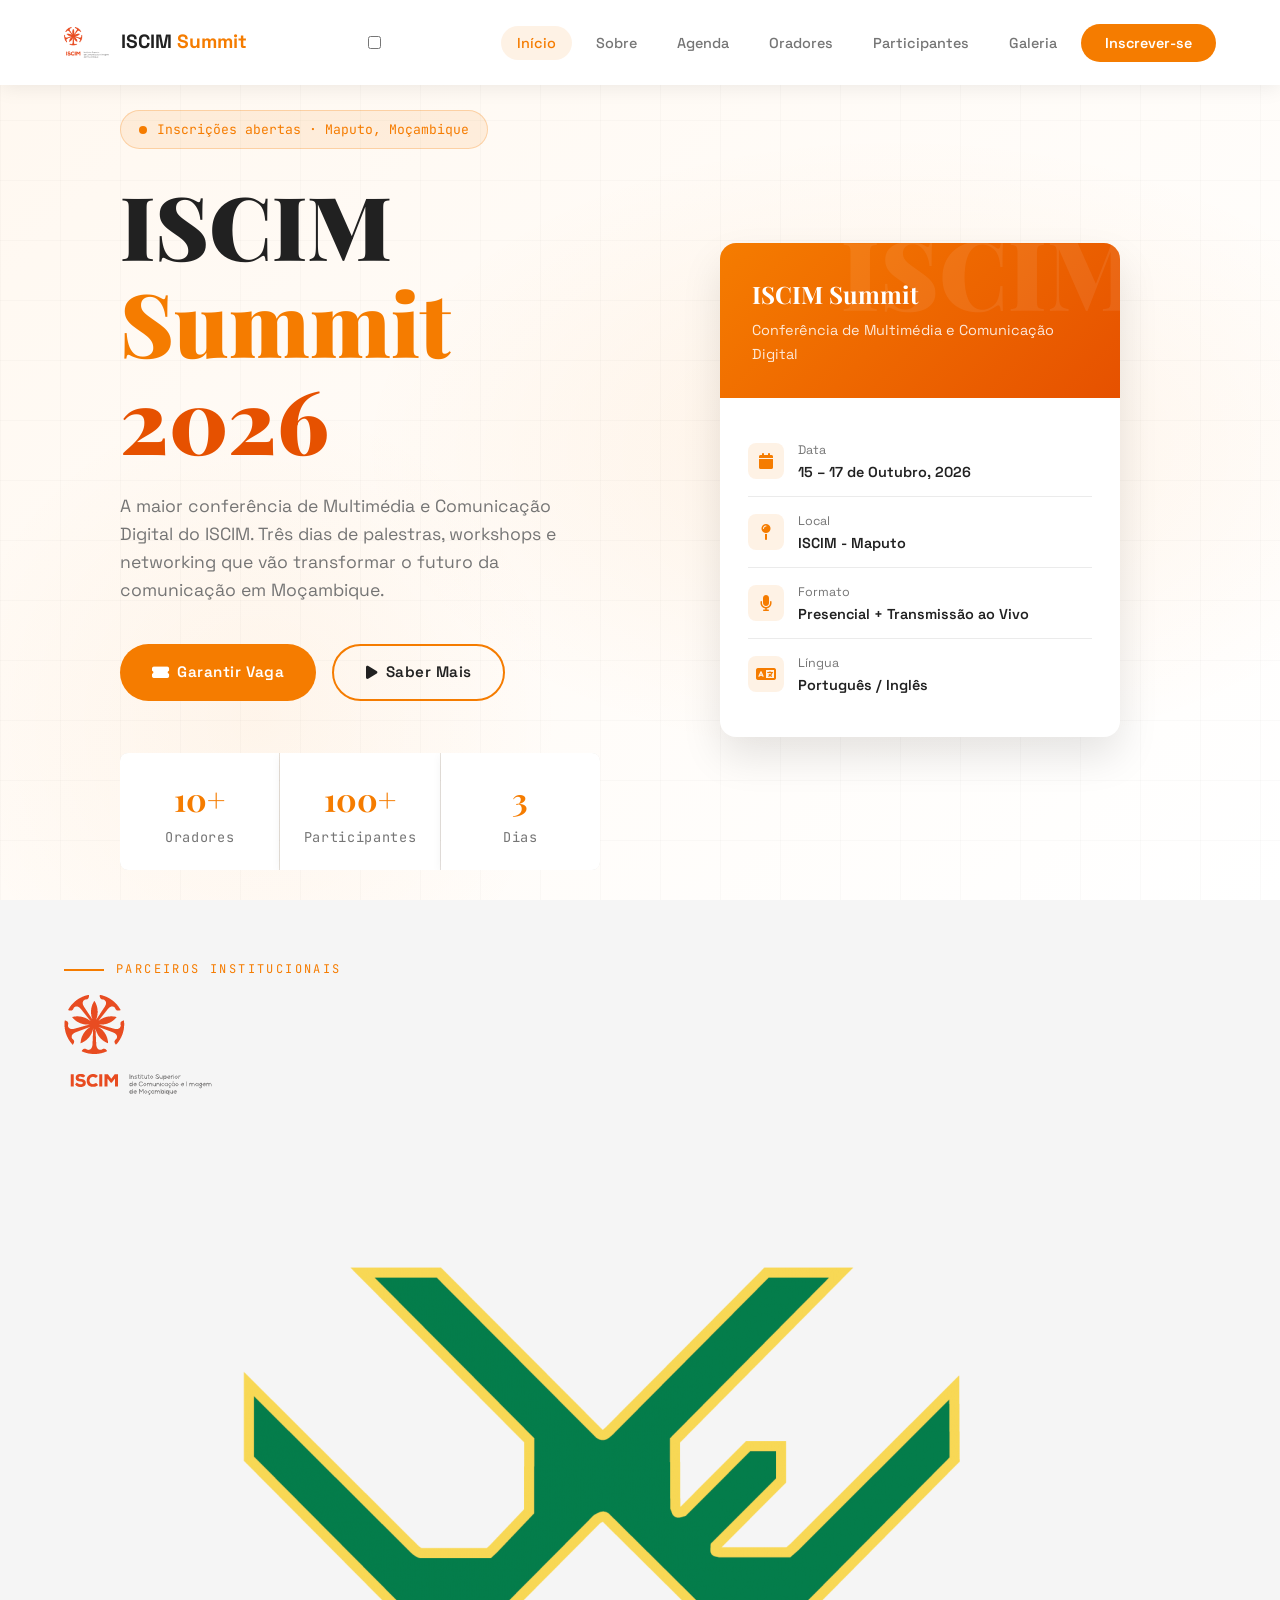
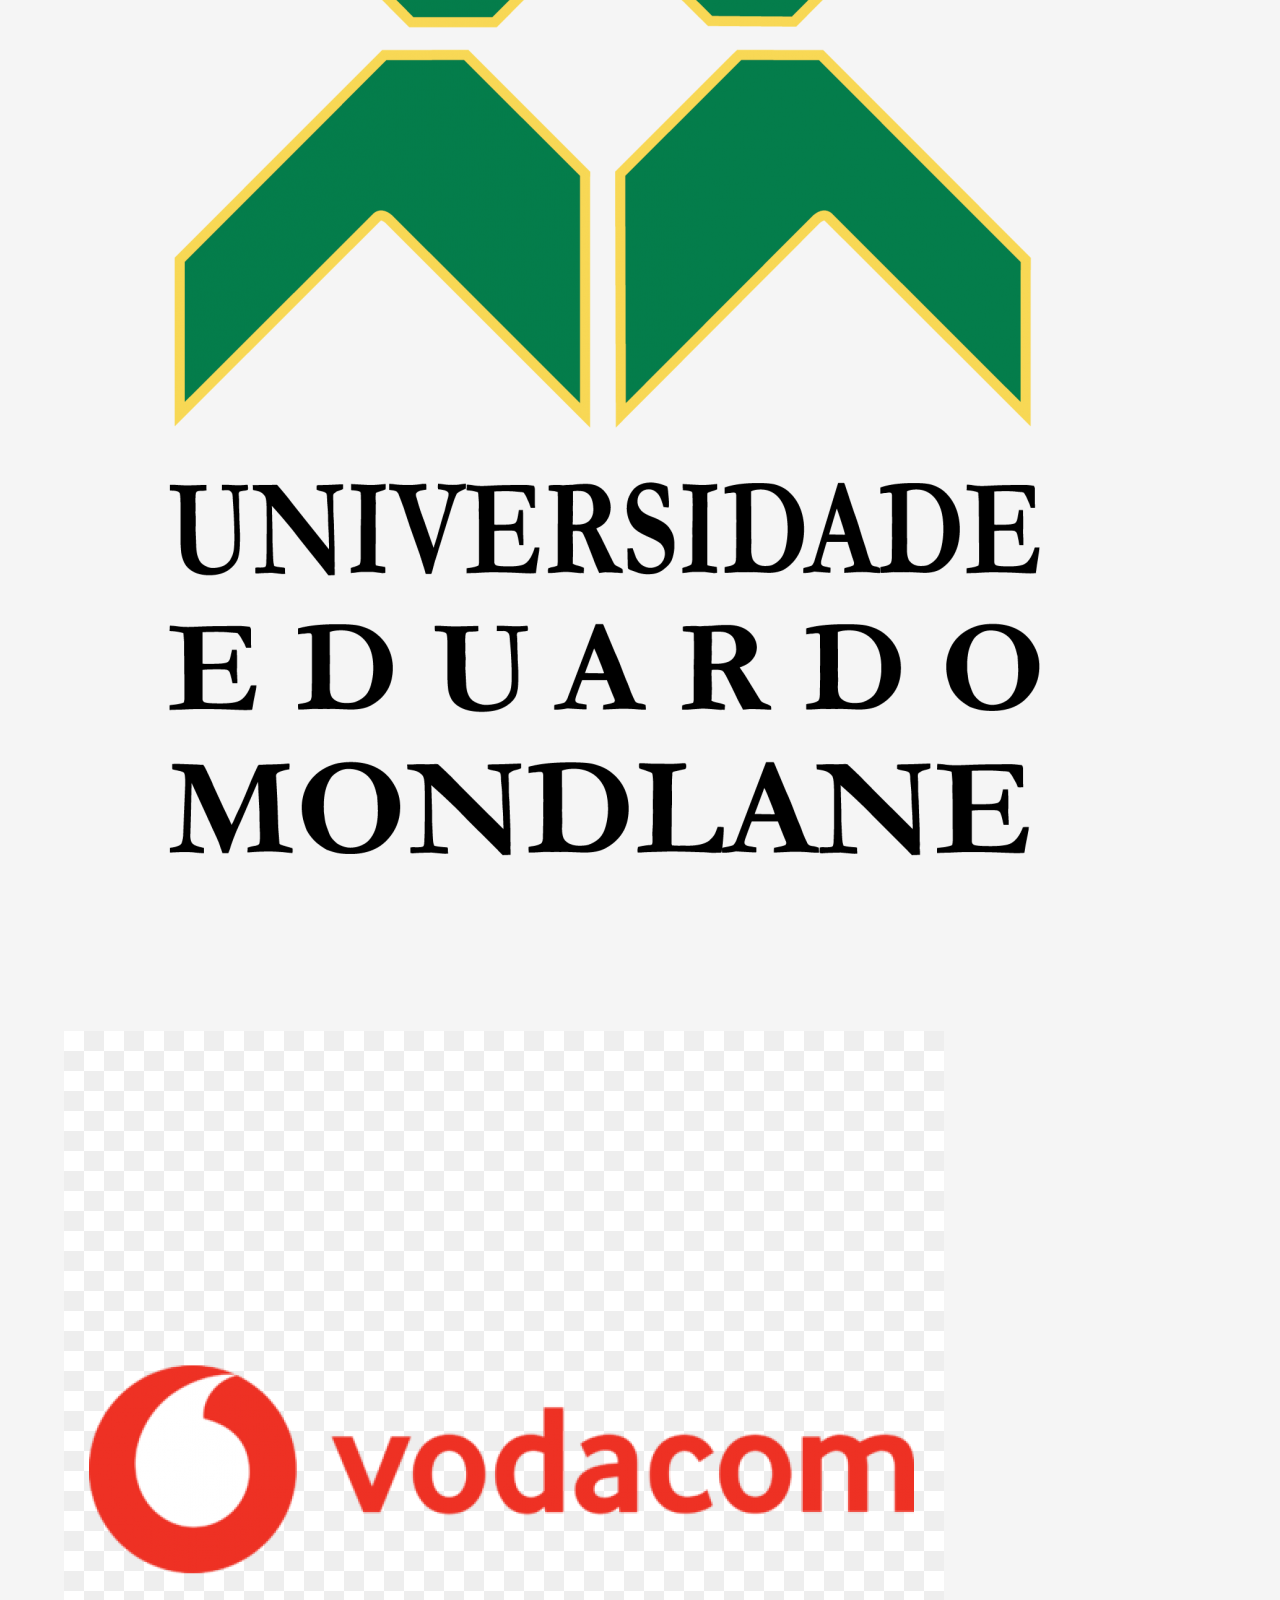
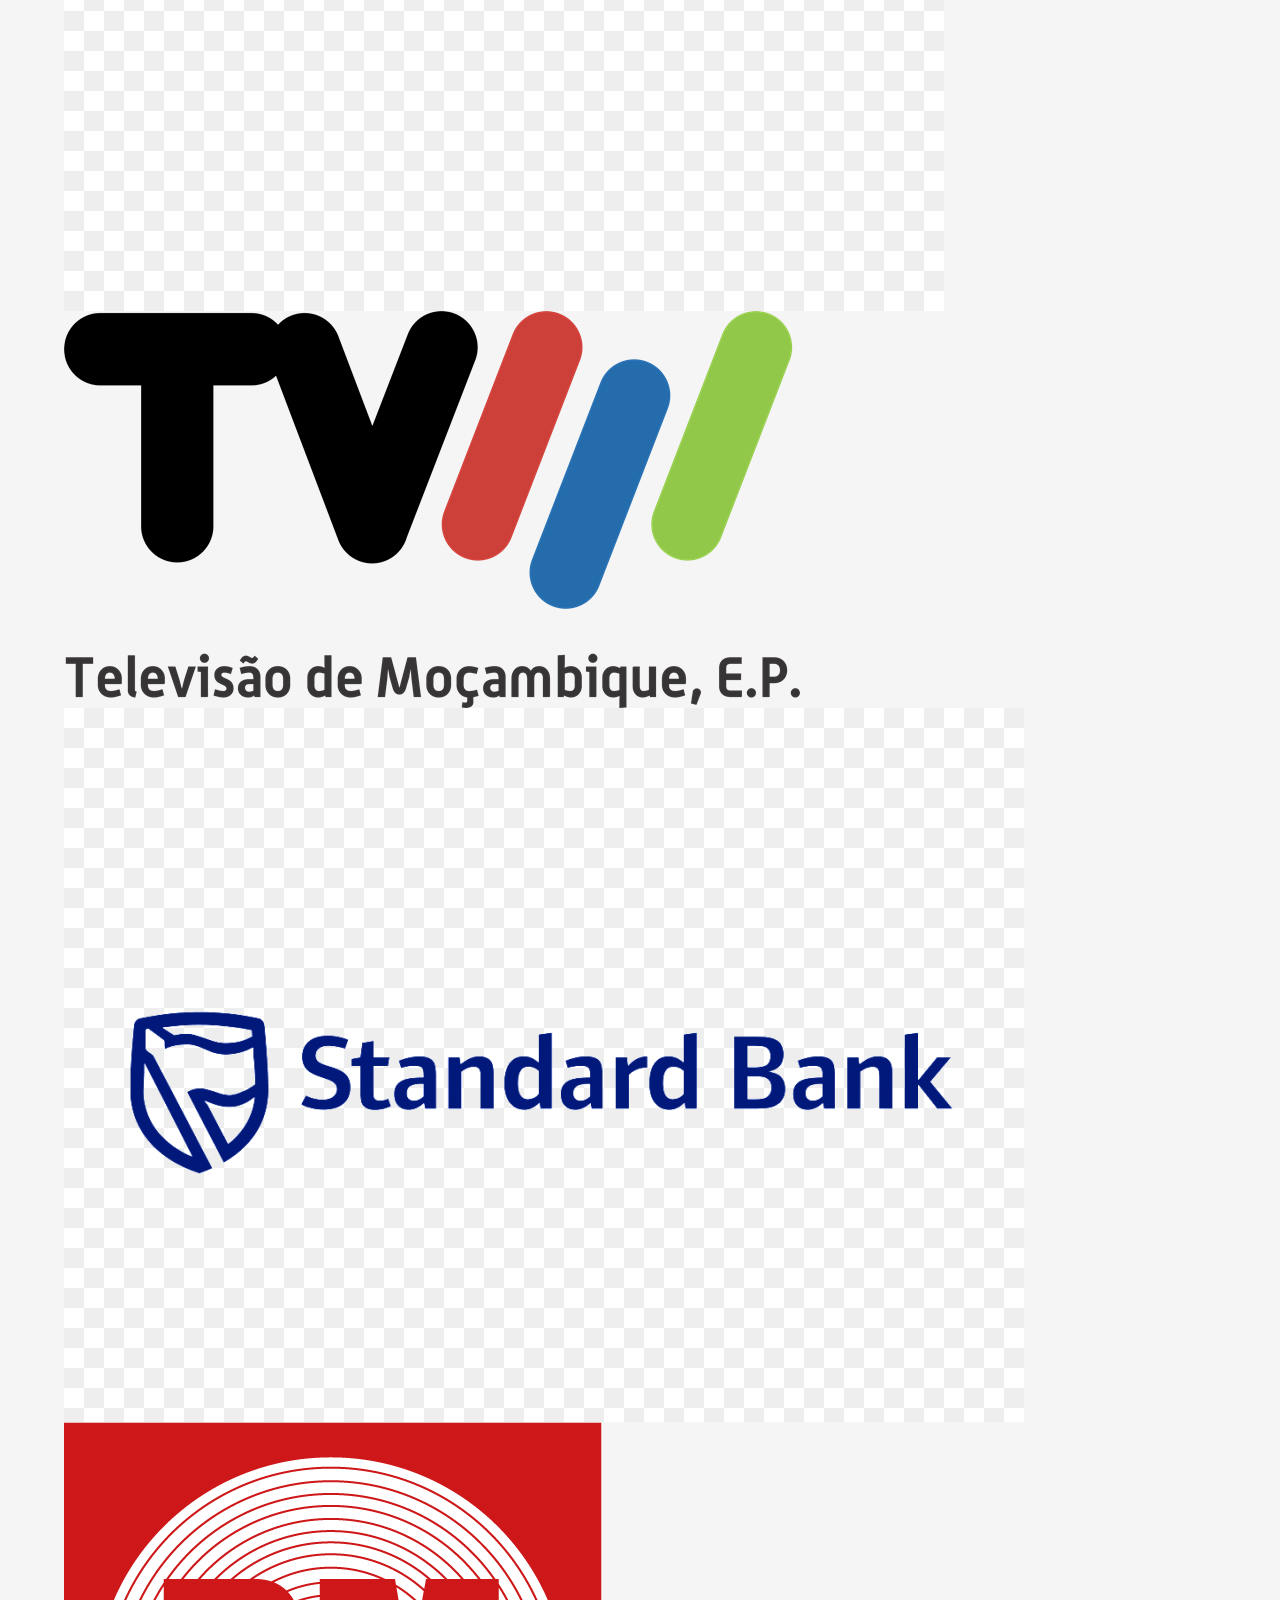
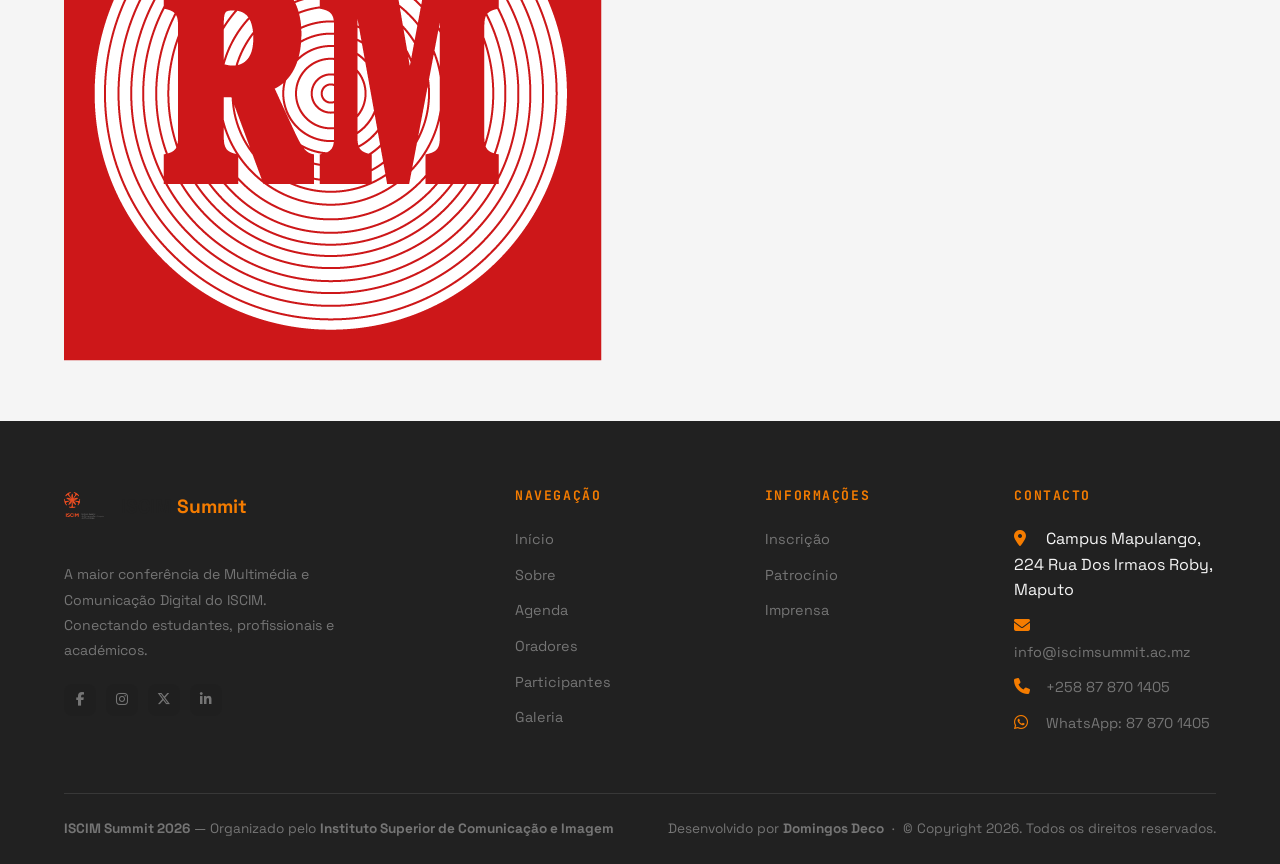
==== commit 33e21ee5: "Update index.html" ====
--- a/index.html
+++ b/index.html
@@ -2,49 +2,13 @@
 <html lang="pt">
 <head>
   <meta charset="UTF-8" />
-  <meta name="viewport" content="width=device-width, initial-scale=1.0" />
+  <meta name="viewport" content="width=device-width, initial-scale=1.0, user-scalable=yes" />
   <meta name="description" content="ISCIM Summit 2026 — Conferência de Multimédia e Comunicação Digital do ISCIM. Maputo, 15–17 de Outubro de 2026." />
   <title>ISCIM Summit 2026 | Conferência de Multimédia e Comunicação Digital</title>
   <link rel="icon" href="data:image/svg+xml,<svg xmlns='http://www.w3.org/2000/svg' viewBox='0 0 100 100'><rect width='100' height='100' rx='16' fill='%23F57C00'/><text y='.9em' font-size='72' font-family='serif' font-weight='900' fill='white' x='10'>I</text></svg>">
-  <link rel="preconnect" href="https://fonts.googleapis.com">
-  <link rel="preconnect" href="https://fonts.gstatic.com" crossorigin>
   <link href="https://fonts.googleapis.com/css2?family=Space+Grotesk:wght@300;400;500;600;700&family=Playfair+Display:wght@700;900&family=JetBrains+Mono:wght@400;500&display=swap" rel="stylesheet">
   <link rel="stylesheet" href="https://cdnjs.cloudflare.com/ajax/libs/font-awesome/6.5.0/css/all.min.css">
   <link rel="stylesheet" href="css/style.css">
-  <style>
-    .partner-logo-img {
-      width: 120px;
-      height: 80px;
-      object-fit: contain;
-      filter: brightness(0.7);
-      transition: var(--transition);
-    }
-    .partner-logo-img:hover {
-      filter: brightness(1);
-      transform: scale(1.05);
-    }
-    .partner-item {
-      background: var(--branco);
-      padding: 16px 24px;
-      border-radius: 12px;
-      display: flex;
-      align-items: center;
-      justify-content: center;
-      box-shadow: 0 2px 10px rgba(0, 0, 0, 0.05);
-      transition: var(--transition);
-    }
-    .partner-item:hover {
-      transform: translateY(-4px);
-      box-shadow: 0 10px 25px rgba(245, 124, 0, 0.15);
-    }
-    .partners-grid-logos {
-      display: flex;
-      align-items: center;
-      justify-content: center;
-      flex-wrap: wrap;
-      gap: 30px;
-    }
-  </style>
 </head>
 <body>
 
@@ -53,10 +17,19 @@
     <div class="nav-inner">
       <a href="index.html" class="nav-logo">
         <div class="logo-icon">
-          <img src="img/iscim.png" alt="ISCIM Logo" style="width:100%; height:100%; object-fit:contain;">
+          <img src="img/iscim.png" alt="ISCIM Logo">
         </div>
         <span class="logo-text">ISCIM <span>Summit</span></span>
       </a>
+      
+      <input type="checkbox" id="menu-toggle">
+      
+      <label for="menu-toggle" class="hamburger">
+        <span></span>
+        <span></span>
+        <span></span>
+      </label>
+      
       <ul class="nav-links">
         <li><a href="index.html" class="active">Início</a></li>
         <li><a href="sobre.html">Sobre</a></li>
@@ -66,122 +39,121 @@
         <li><a href="galeria.html">Galeria</a></li>
         <li><a href="contacto.html" class="nav-cta">Inscrever-se</a></li>
       </ul>
-      <div class="hamburger" aria-label="Menu" role="button" tabindex="0">
-        <span></span><span></span><span></span>
-      </div>
     </div>
   </div>
 </nav>
 
-<section class="hero">
-  <div class="hero-bg"></div>
-  <div class="hero-grid"></div>
-  <div class="container">
-    <div class="hero-content">
-      <div class="hero-text">
-        <div class="hero-badge">
-          <span class="badge-dot"></span>
-          Inscrições abertas · Maputo, Moçambique
-        </div>
-        <h1 class="hero-title">
-          ISCIM <span class="accent">Summit</span>
-          <span class="year">2026</span>
-        </h1>
-        <p class="hero-desc">
-          A maior conferência de Multimédia e Comunicação Digital do ISCIM.
-          Três dias de palestras, workshops e networking que vão transformar o futuro da comunicação em Moçambique.
-        </p>
-        <div class="hero-actions">
-          <a href="contacto.html" class="btn btn-primary">
-            <i class="fas fa-ticket-simple"></i> Garantir Vaga
-          </a>
-          <a href="sobre.html" class="btn btn-outline">
-            <i class="fas fa-play"></i> Saber Mais
-          </a>
-        </div>
-        <div class="hero-stats">
-          <div class="stat">
-            <span class="stat-num">10+</span>
-            <span class="stat-label">Oradores</span>
-          </div>
-          <div class="stat">
-            <span class="stat-num">100+</span>
-            <span class="stat-label">Participantes</span>
-          </div>
-          <div class="stat">
-            <span class="stat-num">3</span>
-            <span class="stat-label">Dias</span>
-          </div>
-        </div>
-      </div>
-
-      <div class="hero-visual">
-        <div class="hero-card-mock">
-          <div class="card-mock-header">
-            <h3>ISCIM Summit</h3>
-            <p>Conferência de Multimédia e Comunicação Digital</p>
-          </div>
-          <div class="card-mock-body">
-            <div class="mock-detail">
-              <div class="mock-icon"><i class="fas fa-calendar"></i></div>
-              <div>
-                <span>Data</span>
-                <strong>15 – 17 de Outubro, 2026</strong>
-              </div>
-            </div>
-            <div class="mock-detail">
-              <div class="mock-icon"><i class="fas fa-map-pin"></i></div>
-              <div>
-                <span>Local</span>
-                <strong>ISCIM - Maputo</strong>
-              </div>
-            </div>
-            <div class="mock-detail">
-              <div class="mock-icon"><i class="fas fa-microphone"></i></div>
-              <div>
-                <span>Formato</span>
-                <strong>Presencial + Transmissão ao Vivo</strong>
-              </div>
-            </div>
-            <div class="mock-detail">
-              <div class="mock-icon"><i class="fas fa-language"></i></div>
-              <div>
-                <span>Língua</span>
-                <strong>Português / Inglês</strong>
-              </div>
-            </div>
-          </div>
-        </div>
-      </div>
-    </div>
-  </div>
-</section>
-
-<section class="section partners-showcase">
-  <div class="container">
-    <p class="section-label">Parceiros Institucionais</p>
-    <div class="partners-grid-logos">
-      <div class="partner-item">
-        <img src="img/iscim.png" alt="ISCIM" class="partner-logo-img" onerror="this.src='https://placehold.co/120x80/F57C00/white?text=ISCIM'">
-      </div>
-      <div class="partner-item">
-        <img src="img/parceiros/uem.png" alt="UEM" class="partner-logo-img" onerror="this.src='https://placehold.co/120x80/F57C00/white?text=UEM'">
-      </div>
-      <div class="partner-item">
-        <img src="img/parceiros/vm.png" alt="Vodacom" class="partner-logo-img" onerror="this.src='https://placehold.co/120x80/F57C00/white?text=Vodacom'">
-      </div>
-      <div class="partner-item">
-        <img src="img/parceiros/TVM.png" alt="TVM" class="partner-logo-img" onerror="this.src='https://placehold.co/120x80/F57C00/white?text=TVM'">
-      </div>
-      <div class="partner-item">
-        <img src="img/parceiros/SB.png" alt="Standard Bank" class="partner-logo-img" onerror="this.src='https://placehold.co/120x80/F57C00/white?text=Standard+Bank'">
-      </div>
-      <div class="partner-item">
-        <img src="img/parceiros/rm-logo.png" alt="Rádio Moçambique" class="partner-logo-img" onerror="this.src='https://placehold.co/120x80/F57C00/white?text=R%C3%A1dio+Mo%C3%A7ambique'">
-      </div>
-    </div>
-  </div>
-</section>
+<main>
+  <section class="hero">
+    <div class="hero-bg"></div>
+    <div class="hero-grid"></div>
+    <div class="container">
+      <div class="hero-content">
+        <div class="hero-text">
+          <div class="hero-badge">
+            <span class="badge-dot"></span>
+            Inscrições abertas · Maputo, Moçambique
+          </div>
+          <h1 class="hero-title">
+            ISCIM <span class="accent">Summit</span>
+            <span class="year">2026</span>
+          </h1>
+          <p class="hero-desc">
+            A maior conferência de Multimédia e Comunicação Digital do ISCIM.
+            Três dias de palestras, workshops e networking que vão transformar o futuro da comunicação em Moçambique.
+          </p>
+          <div class="hero-actions">
+            <a href="contacto.html" class="btn btn-primary">
+              <i class="fas fa-ticket-simple"></i> Garantir Vaga
+            </a>
+            <a href="sobre.html" class="btn btn-outline">
+              <i class="fas fa-play"></i> Saber Mais
+            </a>
+          </div>
+          <div class="hero-stats">
+            <div class="stat">
+              <span class="stat-num">10+</span>
+              <span class="stat-label">Oradores</span>
+            </div>
+            <div class="stat">
+              <span class="stat-num">100+</span>
+              <span class="stat-label">Participantes</span>
+            </div>
+            <div class="stat">
+              <span class="stat-num">3</span>
+              <span class="stat-label">Dias</span>
+            </div>
+          </div>
+        </div>
+
+        <div class="hero-visual">
+          <div class="hero-card-mock">
+            <div class="card-mock-header">
+              <h3>ISCIM Summit</h3>
+              <p>Conferência de Multimédia e Comunicação Digital</p>
+            </div>
+            <div class="card-mock-body">
+              <div class="mock-detail">
+                <div class="mock-icon"><i class="fas fa-calendar"></i></div>
+                <div>
+                  <span>Data</span>
+                  <strong>15 – 17 de Outubro, 2026</strong>
+                </div>
+              </div>
+              <div class="mock-detail">
+                <div class="mock-icon"><i class="fas fa-map-pin"></i></div>
+                <div>
+                  <span>Local</span>
+                  <strong>ISCIM - Maputo</strong>
+                </div>
+              </div>
+              <div class="mock-detail">
+                <div class="mock-icon"><i class="fas fa-microphone"></i></div>
+                <div>
+                  <span>Formato</span>
+                  <strong>Presencial + Transmissão ao Vivo</strong>
+                </div>
+              </div>
+              <div class="mock-detail">
+                <div class="mock-icon"><i class="fas fa-language"></i></div>
+                <div>
+                  <span>Língua</span>
+                  <strong>Português / Inglês</strong>
+                </div>
+              </div>
+            </div>
+          </div>
+        </div>
+      </div>
+    </div>
+  </section>
+
+  <section class="partners-showcase">
+    <div class="container">
+      <p class="section-label">Parceiros Institucionais</p>
+      <div class="partners-grid-logos">
+        <div class="partner-item">
+          <img src="img/iscim.png" alt="ISCIM" class="partner-logo-img">
+        </div>
+        <div class="partner-item">
+          <img src="img/parceiros/uem.png" alt="UEM" class="partner-logo-img">
+        </div>
+        <div class="partner-item">
+          <img src="img/parceiros/vm.png" alt="Vodacom" class="partner-logo-img">
+        </div>
+        <div class="partner-item">
+          <img src="img/parceiros/TVM.png" alt="TVM" class="partner-logo-img">
+        </div>
+        <div class="partner-item">
+          <img src="img/parceiros/SB.png" alt="Standard Bank" class="partner-logo-img">
+        </div>
+        <div class="partner-item">
+          <img src="img/parceiros/rm-logo.png" alt="Rádio Moçambique" class="partner-logo-img">
+        </div>
+      </div>
+    </div>
+  </section>
+</main>
 
 <footer>
   <div class="container">
@@ -201,39 +173,35 @@
           <a href="#" target="_blank" class="social-icon" aria-label="LinkedIn"><i class="fab fa-linkedin-in"></i></a>
         </div>
       </div>
-
       <div class="footer-col">
         <h5>Navegação</h5>
         <ul>
           <li><a href="index.html">Início</a></li>
-          <li><a href="sobre.html">Sobre o Evento</a></li>
-          <li><a href="agenda.html">Programa</a></li>
+          <li><a href="sobre.html">Sobre</a></li>
+          <li><a href="agenda.html">Agenda</a></li>
           <li><a href="oradores.html">Oradores</a></li>
           <li><a href="participantes.html">Participantes</a></li>
           <li><a href="galeria.html">Galeria</a></li>
         </ul>
       </div>
-
       <div class="footer-col">
         <h5>Informações</h5>
         <ul>
           <li><a href="contacto.html">Inscrição</a></li>
           <li><a href="contacto.html">Patrocínio</a></li>
           <li><a href="contacto.html">Imprensa</a></li>
-          <li><a href="contacto.html">Contacto</a></li>
         </ul>
       </div>
-
       <div class="footer-col">
         <h5>Contacto</h5>
         <ul>
-          <li><i class="fas fa-map-marker-alt"></i> Campus Mapulango, 224 Rua Dos Irmaos Roby, City of Maputo, Cidade de Maputo 1110</li>
-          <li><a href="mailto:info@iscimsummit.ac.mz">info@iscimsummit.ac.mz</a></li>
-          <li><a href="tel:+258878701405">+258 87 870 1405</a></li>
+          <li><i class="fas fa-map-marker-alt"></i> Campus Mapulango, 224 Rua Dos Irmaos Roby, Maputo</li>
+          <li><i class="fas fa-envelope"></i> <a href="mailto:info@iscimsummit.ac.mz">info@iscimsummit.ac.mz</a></li>
+          <li><i class="fas fa-phone"></i> <a href="tel:+258878701405">+258 87 870 1405</a></li>
+          <li><i class="fab fa-whatsapp"></i> <a href="https://wa.me/258878701405">WhatsApp: 87 870 1405</a></li>
         </ul>
       </div>
     </div>
-
     <div class="footer-bottom">
       <p><strong>ISCIM Summit 2026</strong> — Organizado pelo <strong>Instituto Superior de Comunicação e Imagem</strong></p>
       <p>Desenvolvido por <strong>Domingos Deco</strong> &nbsp;·&nbsp; © Copyright 2026. Todos os direitos reservados.</p>
@@ -242,4 +210,4 @@
 </footer>
 
 </body>
-</html>+</html>
